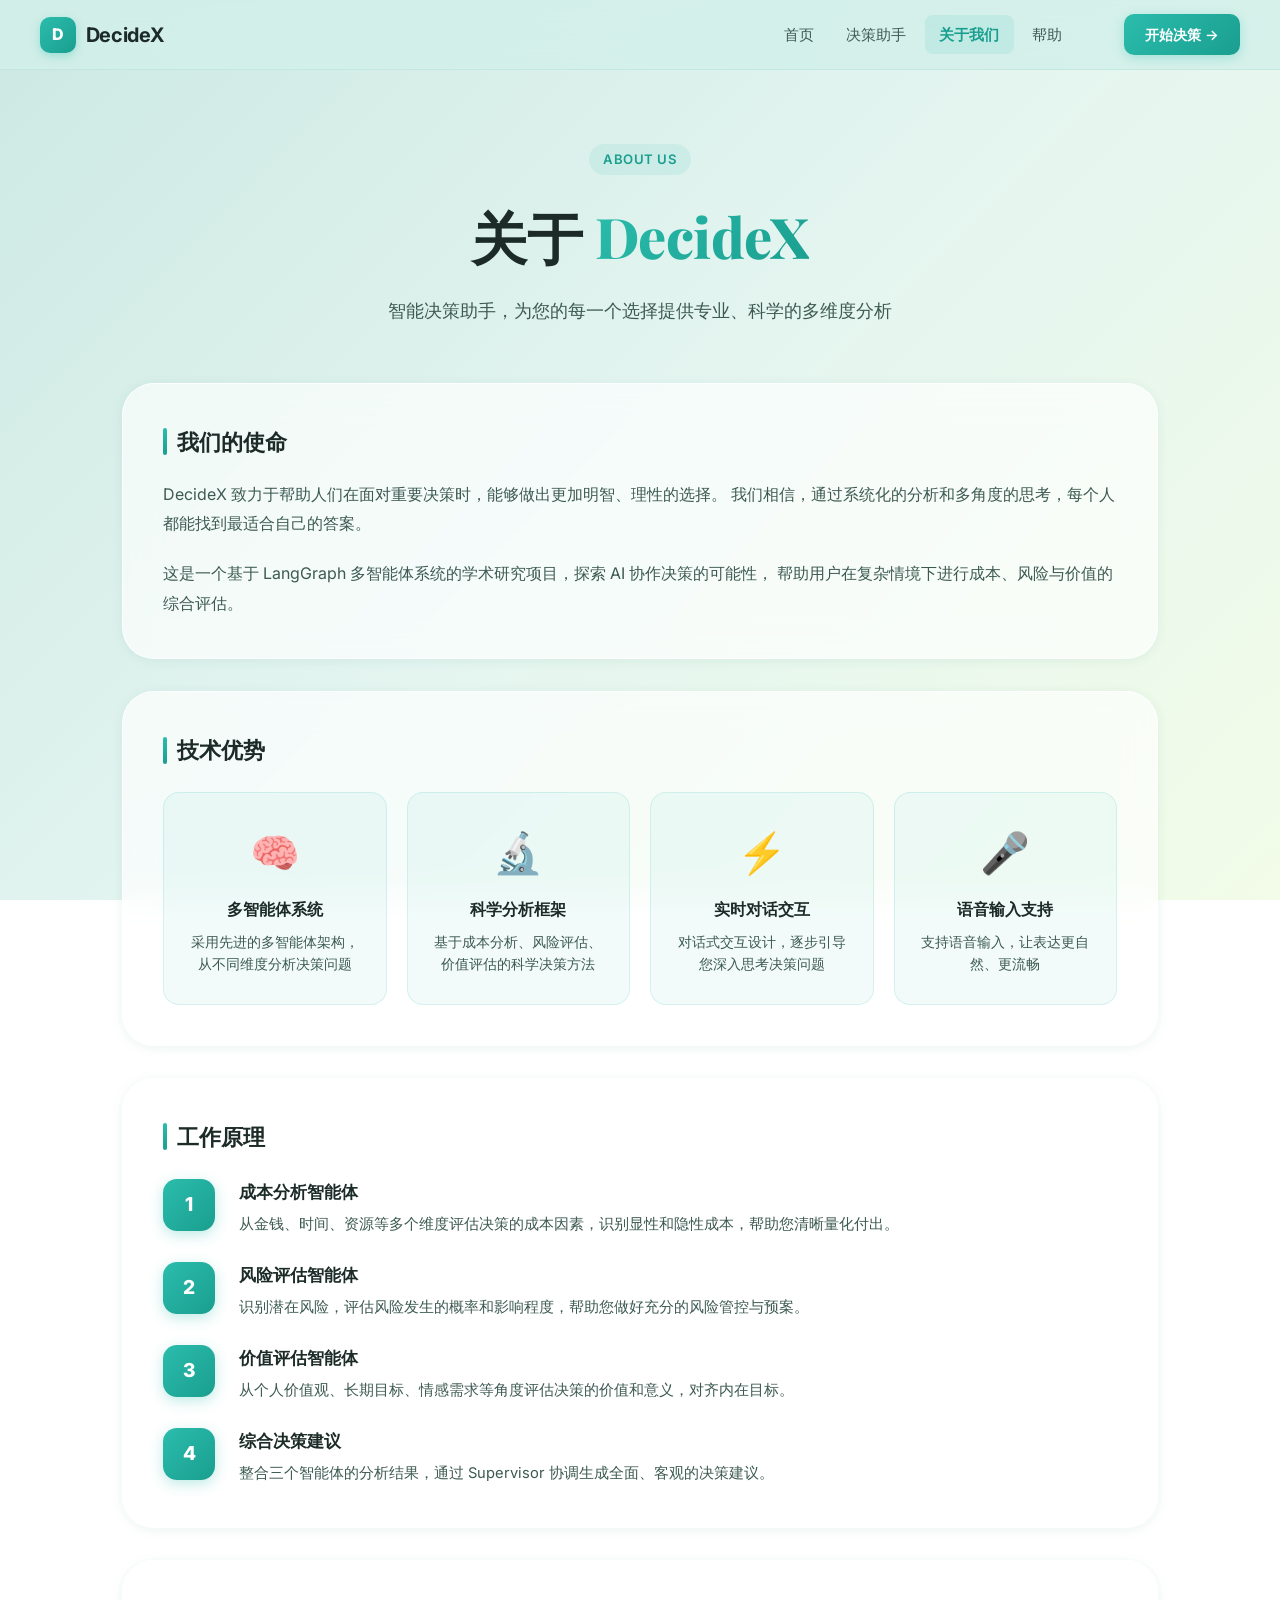
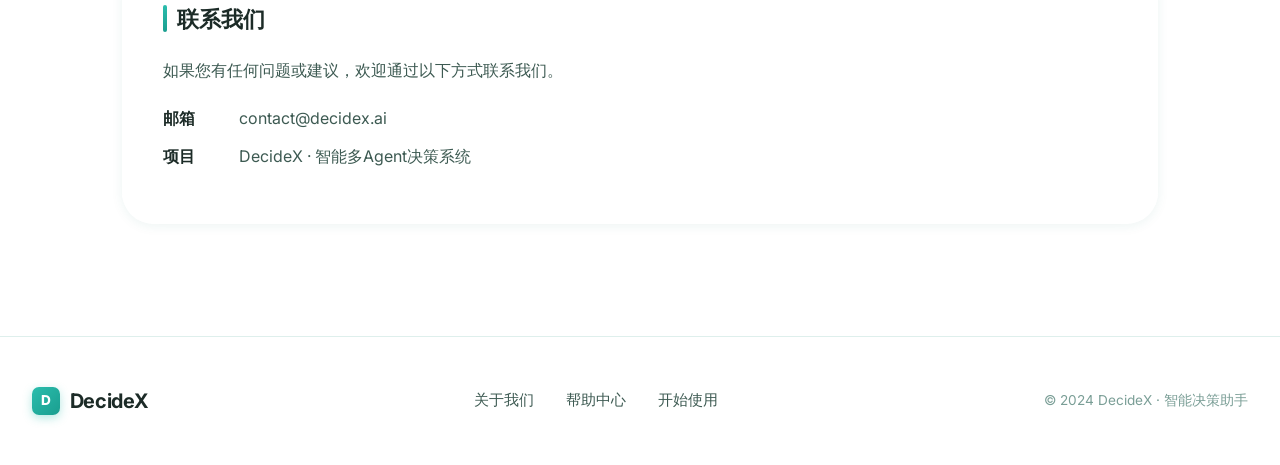
==== frontend/about.html @ b7a3df12 "feat: add RAG, web search, and stopping rules" ====
<!DOCTYPE html>
<html lang="zh-CN">
<head>
    <meta charset="UTF-8">
    <meta name="viewport" content="width=device-width, initial-scale=1.0">
    <title>关于我们 - DecideX</title>
    <link rel="stylesheet" href="styles.css">
    <link rel="preconnect" href="https://fonts.googleapis.com">
    <link rel="preconnect" href="https://fonts.gstatic.com" crossorigin>
    <link href="https://fonts.googleapis.com/css2?family=Inter:wght@300;400;500;600;700;800&family=Playfair+Display:wght@700;800&display=swap" rel="stylesheet">
</head>
<body>
    <nav class="navbar">
        <div class="nav-container">
            <a href="index.html" class="nav-brand">
                <div class="logo-mark">D</div>
                <span class="logo-text">DecideX</span>
            </a>
            <ul class="nav-menu">
                <li><a href="index.html" class="nav-link">首页</a></li>
                <li><a href="decision.html" class="nav-link">决策助手</a></li>
                <li><a href="about.html" class="nav-link active">关于我们</a></li>
                <li><a href="help.html" class="nav-link">帮助</a></li>
            </ul>
            <a href="decision.html" class="nav-cta">开始决策 →</a>
            <button class="nav-toggle" id="navToggle">
                <span></span><span></span><span></span>
            </button>
        </div>
    </nav>

    <main class="page-main">
        <div class="page-container">
            <div class="page-header">
                <span class="section-tag">About Us</span>
                <h1 class="page-title">关于 <span>DecideX</span></h1>
                <p class="page-subtitle">智能决策助手，为您的每一个选择提供专业、科学的多维度分析</p>
            </div>

            <section class="content-section">
                <h2 class="section-heading">我们的使命</h2>
                <p class="content-text">
                    DecideX 致力于帮助人们在面对重要决策时，能够做出更加明智、理性的选择。
                    我们相信，通过系统化的分析和多角度的思考，每个人都能找到最适合自己的答案。
                </p>
                <p class="content-text">
                    这是一个基于 LangGraph 多智能体系统的学术研究项目，探索 AI 协作决策的可能性，
                    帮助用户在复杂情境下进行成本、风险与价值的综合评估。
                </p>
            </section>

            <section class="content-section">
                <h2 class="section-heading">技术优势</h2>
                <div class="tech-grid">
                    <div class="tech-item">
                        <div class="tech-icon">🧠</div>
                        <h3>多智能体系统</h3>
                        <p>采用先进的多智能体架构，从不同维度分析决策问题</p>
                    </div>
                    <div class="tech-item">
                        <div class="tech-icon">🔬</div>
                        <h3>科学分析框架</h3>
                        <p>基于成本分析、风险评估、价值评估的科学决策方法</p>
                    </div>
                    <div class="tech-item">
                        <div class="tech-icon">⚡</div>
                        <h3>实时对话交互</h3>
                        <p>对话式交互设计，逐步引导您深入思考决策问题</p>
                    </div>
                    <div class="tech-item">
                        <div class="tech-icon">🎤</div>
                        <h3>语音输入支持</h3>
                        <p>支持语音输入，让表达更自然、更流畅</p>
                    </div>
                </div>
            </section>

            <section class="content-section">
                <h2 class="section-heading">工作原理</h2>
                <div class="workflow">
                    <div class="workflow-step">
                        <div class="workflow-number">1</div>
                        <div class="workflow-content">
                            <h3>成本分析智能体</h3>
                            <p>从金钱、时间、资源等多个维度评估决策的成本因素，识别显性和隐性成本，帮助您清晰量化付出。</p>
                        </div>
                    </div>
                    <div class="workflow-step">
                        <div class="workflow-number">2</div>
                        <div class="workflow-content">
                            <h3>风险评估智能体</h3>
                            <p>识别潜在风险，评估风险发生的概率和影响程度，帮助您做好充分的风险管控与预案。</p>
                        </div>
                    </div>
                    <div class="workflow-step">
                        <div class="workflow-number">3</div>
                        <div class="workflow-content">
                            <h3>价值评估智能体</h3>
                            <p>从个人价值观、长期目标、情感需求等角度评估决策的价值和意义，对齐内在目标。</p>
                        </div>
                    </div>
                    <div class="workflow-step">
                        <div class="workflow-number">4</div>
                        <div class="workflow-content">
                            <h3>综合决策建议</h3>
                            <p>整合三个智能体的分析结果，通过 Supervisor 协调生成全面、客观的决策建议。</p>
                        </div>
                    </div>
                </div>
            </section>

            <section class="content-section">
                <h2 class="section-heading">联系我们</h2>
                <p class="content-text">如果您有任何问题或建议，欢迎通过以下方式联系我们。</p>
                <div class="contact-info">
                    <div class="contact-item">
                        <span class="contact-label">邮箱</span>
                        <span class="contact-value">contact@decidex.ai</span>
                    </div>
                    <div class="contact-item">
                        <span class="contact-label">项目</span>
                        <span class="contact-value">DecideX · 智能多Agent决策系统</span>
                    </div>
                </div>
            </section>
        </div>
    </main>

    <footer class="footer">
        <div class="footer-inner">
            <div class="footer-brand">
                <div class="logo-mark sm">D</div>
                <span class="logo-text">DecideX</span>
            </div>
            <div class="footer-links">
                <a href="about.html">关于我们</a>
                <a href="help.html">帮助中心</a>
                <a href="decision.html">开始使用</a>
            </div>
            <p class="footer-copy">© 2024 DecideX · 智能决策助手</p>
        </div>
    </footer>

    <script src="common.js"></script>
</body>
</html>
---- frontend/styles.css ----
/* ===== 全局重置与变量 ===== */
*, *::before, *::after {
    margin: 0;
    padding: 0;
    box-sizing: border-box;
}

:root {
    --teal-deep:    #1a9e8f;
    --teal-mid:     #2bbdad;
    --teal-light:   #7dd8cc;
    --teal-pale:    #c4ece8;
    --green-soft:   #a8d8a8;
    --lime-pale:    #d4f0c0;
    --cream:        #fdfcf7;
    --bg-from:      #cce8e2;
    --bg-mid:       #e4f5f0;
    --bg-to:        #f2fce8;

    --text-dark:    #1c2b27;
    --text-mid:     #3d5a52;
    --text-light:   #7a9e96;
    --white:        #ffffff;
    --border-soft:  rgba(160, 210, 200, 0.35);

    --shadow-sm:    0 2px 12px rgba(30, 120, 100, 0.08);
    --shadow-md:    0 6px 28px rgba(30, 120, 100, 0.12);
    --shadow-lg:    0 16px 50px rgba(30, 120, 100, 0.18);
    --radius-sm:    10px;
    --radius-md:    16px;
    --radius-lg:    24px;
    --radius-xl:    32px;
}

html { scroll-behavior: smooth; }

body {
    font-family: 'Inter', -apple-system, BlinkMacSystemFont, 'Segoe UI', sans-serif;
    background: linear-gradient(135deg, var(--bg-from) 0%, var(--bg-mid) 50%, var(--bg-to) 100%);
    background-attachment: fixed;
    color: var(--text-dark);
    min-height: 100vh;
    line-height: 1.6;
    overflow-x: hidden;
    -webkit-font-smoothing: antialiased;
}

/* ===== 导航栏 ===== */
.navbar {
    position: fixed;
    top: 0; left: 0; right: 0;
    z-index: 1000;
    padding: 0.9rem 0;
    background: rgba(210, 240, 234, 0.82);
    backdrop-filter: blur(24px);
    -webkit-backdrop-filter: blur(24px);
    border-bottom: 1px solid rgba(180, 225, 215, 0.5);
    transition: all 0.3s ease;
}

.nav-container {
    max-width: 1280px;
    margin: 0 auto;
    padding: 0 2.5rem;
    display: flex;
    align-items: center;
    gap: 3rem;
}

.nav-brand {
    display: flex;
    align-items: center;
    gap: 0.6rem;
    text-decoration: none;
    flex-shrink: 0;
}

.logo-mark {
    width: 36px;
    height: 36px;
    border-radius: 10px;
    background: linear-gradient(135deg, var(--teal-mid), var(--teal-deep));
    color: white;
    font-weight: 800;
    font-size: 1rem;
    display: flex;
    align-items: center;
    justify-content: center;
    box-shadow: 0 3px 10px rgba(43, 189, 173, 0.35);
}

.logo-mark.sm {
    width: 28px;
    height: 28px;
    border-radius: 7px;
    font-size: 0.85rem;
}

.logo-text {
    font-size: 1.25rem;
    font-weight: 700;
    color: var(--text-dark);
    letter-spacing: -0.3px;
}

.nav-menu {
    display: flex;
    list-style: none;
    gap: 0.25rem;
    margin-left: auto;
}

.nav-link {
    display: block;
    padding: 0.45rem 0.9rem;
    border-radius: 8px;
    color: var(--text-mid);
    text-decoration: none;
    font-weight: 500;
    font-size: 0.95rem;
    transition: all 0.2s;
}

.nav-link:hover { background: rgba(43, 189, 173, 0.1); color: var(--teal-deep); }
.nav-link.active { background: rgba(43, 189, 173, 0.12); color: var(--teal-deep); font-weight: 600; }

.nav-cta {
    display: inline-flex;
    align-items: center;
    gap: 0.4rem;
    padding: 0.55rem 1.3rem;
    background: linear-gradient(135deg, var(--teal-mid), var(--teal-deep));
    color: white;
    border-radius: 10px;
    text-decoration: none;
    font-weight: 600;
    font-size: 0.9rem;
    white-space: nowrap;
    box-shadow: 0 3px 12px rgba(43, 189, 173, 0.3);
    transition: all 0.25s;
}

.nav-cta:hover {
    transform: translateY(-1px);
    box-shadow: 0 6px 18px rgba(43, 189, 173, 0.42);
}

.nav-toggle {
    display: none;
    flex-direction: column;
    gap: 5px;
    background: transparent;
    border: none;
    cursor: pointer;
    padding: 0.5rem;
    margin-left: auto;
}

.nav-toggle span {
    width: 22px; height: 2px;
    background: var(--text-dark);
    border-radius: 2px;
    transition: all 0.3s;
}

/* ===== Hero 区域 ===== */
.hero {
    position: relative;
    min-height: 100vh;
    display: flex;
    flex-direction: column;
    align-items: center;
    justify-content: center;
    padding: 9rem 2rem 5rem;
    overflow: hidden;
    gap: 4rem;
}

/* 装饰性背景圆圈 */
.hero-deco { position: absolute; inset: 0; pointer-events: none; overflow: hidden; }

.deco-circle {
    position: absolute;
    border-radius: 50%;
    filter: blur(60px);
    opacity: 0.35;
}

.c1 {
    width: 500px; height: 500px;
    background: radial-gradient(circle, #7dd8cc, transparent);
    top: -100px; left: -100px;
}

.c2 {
    width: 400px; height: 400px;
    background: radial-gradient(circle, #a8d8a8, transparent);
    bottom: 50px; right: -50px;
}

.c3 {
    width: 300px; height: 300px;
    background: radial-gradient(circle, #d4f0c0, transparent);
    top: 40%; left: 50%;
    transform: translateX(-50%);
}

/* Hero 主内容 */
.hero-inner {
    position: relative;
    z-index: 2;
    text-align: center;
    max-width: 780px;
}

.hero-badge {
    display: inline-block;
    padding: 0.4rem 1.1rem;
    background: rgba(43, 189, 173, 0.1);
    border: 1px solid rgba(43, 189, 173, 0.3);
    border-radius: 100px;
    color: var(--teal-deep);
    font-size: 0.85rem;
    font-weight: 600;
    letter-spacing: 0.3px;
    margin-bottom: 1.8rem;
}

.hero-title {
    font-family: 'Playfair Display', 'Georgia', serif;
    font-size: clamp(3rem, 7vw, 5.5rem);
    font-weight: 800;
    line-height: 1.15;
    color: var(--text-dark);
    margin-bottom: 1.5rem;
    letter-spacing: -1px;
}

.hero-title em {
    font-style: normal;
    background: linear-gradient(135deg, var(--teal-mid) 0%, var(--teal-deep) 100%);
    -webkit-background-clip: text;
    -webkit-text-fill-color: transparent;
    background-clip: text;
}

.hero-desc {
    font-size: 1.1rem;
    color: var(--text-mid);
    line-height: 1.85;
    margin-bottom: 2.5rem;
    max-width: 600px;
    margin-left: auto;
    margin-right: auto;
}

.hero-actions {
    display: flex;
    align-items: center;
    gap: 1rem;
    justify-content: center;
    flex-wrap: wrap;
}

.btn-hero-primary {
    display: inline-flex;
    align-items: center;
    gap: 0.6rem;
    padding: 0.9rem 2.2rem;
    background: linear-gradient(135deg, var(--teal-mid), var(--teal-deep));
    color: white;
    border-radius: var(--radius-md);
    text-decoration: none;
    font-weight: 700;
    font-size: 1rem;
    box-shadow: 0 6px 24px rgba(43, 189, 173, 0.38);
    transition: all 0.28s;
}

.btn-hero-primary:hover {
    transform: translateY(-3px);
    box-shadow: 0 12px 36px rgba(43, 189, 173, 0.48);
}

.btn-hero-ghost {
    display: inline-flex;
    align-items: center;
    padding: 0.9rem 2rem;
    border: 2px solid rgba(43, 189, 173, 0.4);
    color: var(--teal-deep);
    border-radius: var(--radius-md);
    text-decoration: none;
    font-weight: 600;
    font-size: 1rem;
    background: rgba(255,255,255,0.5);
    transition: all 0.25s;
}

.btn-hero-ghost:hover {
    border-color: var(--teal-mid);
    background: rgba(43, 189, 173, 0.08);
}

/* Hero 三卡片 */
.hero-cards {
    position: relative;
    z-index: 2;
    display: flex;
    gap: 1.5rem;
    justify-content: center;
    flex-wrap: wrap;
}

.hcard {
    display: flex;
    align-items: center;
    gap: 1rem;
    padding: 1.25rem 1.75rem;
    background: rgba(255, 255, 255, 0.7);
    backdrop-filter: blur(16px);
    -webkit-backdrop-filter: blur(16px);
    border: 1px solid rgba(255, 255, 255, 0.8);
    border-radius: var(--radius-lg);
    box-shadow: var(--shadow-md);
    min-width: 220px;
    position: relative;
    transition: transform 0.3s, box-shadow 0.3s;
}

.hcard:hover {
    transform: translateY(-6px);
    box-shadow: var(--shadow-lg);
}

.hcard-1 { animation: floatA 4s ease-in-out infinite; }
.hcard-2 { animation: floatB 4.5s ease-in-out infinite; }
.hcard-3 { animation: floatC 5s ease-in-out infinite; }

@keyframes floatA {
    0%, 100% { transform: translateY(0px); }
    50% { transform: translateY(-10px); }
}
@keyframes floatB {
    0%, 100% { transform: translateY(-6px); }
    50% { transform: translateY(4px); }
}
@keyframes floatC {
    0%, 100% { transform: translateY(-3px); }
    50% { transform: translateY(-12px); }
}

.hcard-icon {
    font-size: 2.2rem;
    flex-shrink: 0;
}

.hcard-body { flex: 1; }

.hcard-title {
    font-weight: 700;
    font-size: 1rem;
    color: var(--text-dark);
    margin-bottom: 0.15rem;
}

.hcard-sub {
    font-size: 0.8rem;
    color: var(--text-light);
}

.hcard-dot {
    width: 8px; height: 8px;
    border-radius: 50%;
    background: var(--teal-mid);
    box-shadow: 0 0 6px rgba(43, 189, 173, 0.6);
    animation: dotPulse 2s ease-in-out infinite;
}

@keyframes dotPulse {
    0%, 100% { opacity: 1; transform: scale(1); }
    50% { opacity: 0.5; transform: scale(0.7); }
}

/* ===== 统计条 ===== */
.stats-band {
    padding: 1.2rem 2rem;
    background: rgba(255, 255, 255, 0.55);
    backdrop-filter: blur(16px);
    border-top: 1px solid rgba(180, 225, 215, 0.4);
    border-bottom: 1px solid rgba(180, 225, 215, 0.4);
}

.stats-inner {
    max-width: 900px;
    margin: 0 auto;
    display: flex;
    align-items: center;
    justify-content: center;
    gap: 3rem;
}

.stat-item {
    display: flex;
    flex-direction: column;
    align-items: center;
    gap: 0.15rem;
}

.stat-num {
    font-size: 1.5rem;
    font-weight: 800;
    color: var(--teal-deep);
    line-height: 1;
}

.stat-label {
    font-size: 0.8rem;
    color: var(--text-light);
    font-weight: 500;
}

.stat-divider {
    width: 1px;
    height: 36px;
    background: rgba(160, 210, 200, 0.5);
}

/* ===== 功能卡片区 ===== */
.features {
    padding: 7rem 2rem;
    background: transparent;
}

.container {
    max-width: 1280px;
    margin: 0 auto;
}

.section-header {
    text-align: center;
    margin-bottom: 4rem;
}

.section-tag {
    display: inline-block;
    padding: 0.3rem 0.9rem;
    background: rgba(43, 189, 173, 0.1);
    color: var(--teal-deep);
    border-radius: 100px;
    font-size: 0.82rem;
    font-weight: 600;
    letter-spacing: 0.5px;
    text-transform: uppercase;
    margin-bottom: 1rem;
}

.section-title {
    font-family: 'Playfair Display', 'Georgia', serif;
    font-size: clamp(1.8rem, 4vw, 2.8rem);
    font-weight: 700;
    color: var(--text-dark);
    margin-bottom: 1rem;
    letter-spacing: -0.5px;
}

.section-desc {
    color: var(--text-mid);
    font-size: 1.05rem;
    max-width: 520px;
    margin: 0 auto;
    line-height: 1.8;
}

.features-grid {
    display: grid;
    grid-template-columns: repeat(auto-fit, minmax(260px, 1fr));
    gap: 1.5rem;
}

.fcard {
    background: rgba(255, 255, 255, 0.72);
    backdrop-filter: blur(16px);
    border: 1px solid rgba(255, 255, 255, 0.85);
    border-radius: var(--radius-lg);
    overflow: hidden;
    box-shadow: var(--shadow-sm);
    transition: all 0.3s;
}

.fcard:hover {
    transform: translateY(-6px);
    box-shadow: var(--shadow-lg);
}

.fcard-top {
    height: 90px;
    display: flex;
    align-items: center;
    justify-content: center;
}

.fcard-top.teal  { background: linear-gradient(135deg, #b2e8e3, #7dd8cc); }
.fcard-top.green { background: linear-gradient(135deg, #b8e6b8, #a8d8a8); }
.fcard-top.lime  { background: linear-gradient(135deg, #d4f0c0, #c4e8a0); }
.fcard-top.sky   { background: linear-gradient(135deg, #b8e0f0, #98d0e8); }

.fcard-emoji { font-size: 2.6rem; }

.fcard-body {
    padding: 1.75rem;
}

.fcard-body h3 {
    font-size: 1.15rem;
    font-weight: 700;
    margin-bottom: 0.6rem;
    color: var(--text-dark);
}

.fcard-body p {
    font-size: 0.92rem;
    color: var(--text-mid);
    line-height: 1.75;
}

/* ===== 流程区 ===== */
.process {
    padding: 7rem 2rem;
    background: transparent;
}

.steps-row {
    display: flex;
    align-items: center;
    gap: 1rem;
    justify-content: center;
    flex-wrap: wrap;
}

.step-card {
    flex: 1;
    min-width: 240px;
    max-width: 320px;
    background: rgba(255, 255, 255, 0.72);
    backdrop-filter: blur(16px);
    border: 1px solid rgba(255, 255, 255, 0.85);
    border-radius: var(--radius-lg);
    padding: 2.5rem 2rem;
    box-shadow: var(--shadow-sm);
    transition: all 0.3s;
    position: relative;
    overflow: hidden;
}

.step-card:hover {
    transform: translateY(-5px);
    box-shadow: var(--shadow-md);
}

.step-num {
    font-size: 3rem;
    font-weight: 800;
    color: rgba(43, 189, 173, 0.18);
    line-height: 1;
    margin-bottom: 0.5rem;
    font-family: 'Playfair Display', serif;
}

.step-line {
    width: 32px;
    height: 3px;
    background: linear-gradient(90deg, var(--teal-mid), var(--teal-light));
    border-radius: 2px;
    margin-bottom: 1.2rem;
}

.step-icon {
    font-size: 2.2rem;
    margin-bottom: 1rem;
}

.step-title {
    font-size: 1.1rem;
    font-weight: 700;
    color: var(--text-dark);
    margin-bottom: 0.75rem;
}

.step-desc {
    font-size: 0.9rem;
    color: var(--text-mid);
    line-height: 1.75;
}

.step-arrow {
    flex-shrink: 0;
    opacity: 0.7;
}

/* ===== CTA 横幅 ===== */
.cta-banner {
    margin: 4rem 2rem;
    border-radius: var(--radius-xl);
    background: linear-gradient(135deg, var(--teal-deep) 0%, #16a085 50%, #1abc9c 100%);
    overflow: hidden;
    position: relative;
}

.cta-banner::before {
    content: '';
    position: absolute;
    inset: 0;
    background: url("data:image/svg+xml,%3Csvg width='60' height='60' viewBox='0 0 60 60' xmlns='http://www.w3.org/2000/svg'%3E%3Cg fill='none' fill-rule='evenodd'%3E%3Cg fill='%23ffffff' fill-opacity='0.04'%3E%3Ccircle cx='30' cy='30' r='28'/%3E%3C/g%3E%3C/g%3E%3C/svg%3E");
}

.cta-inner {
    position: relative;
    text-align: center;
    padding: 5rem 2rem;
}

.cta-inner h2 {
    font-family: 'Playfair Display', serif;
    font-size: clamp(1.8rem, 4vw, 2.8rem);
    color: white;
    margin-bottom: 1rem;
    font-weight: 700;
}

.cta-inner p {
    font-size: 1.1rem;
    color: rgba(255,255,255,0.8);
    margin-bottom: 2.5rem;
}

.btn-cta {
    display: inline-flex;
    align-items: center;
    padding: 1rem 2.5rem;
    background: white;
    color: var(--teal-deep);
    border-radius: var(--radius-md);
    text-decoration: none;
    font-weight: 700;
    font-size: 1rem;
    box-shadow: 0 6px 24px rgba(0,0,0,0.15);
    transition: all 0.25s;
}

.btn-cta:hover {
    transform: translateY(-3px);
    box-shadow: 0 12px 36px rgba(0,0,0,0.22);
}

/* ===== 页脚 ===== */
.footer {
    padding: 3rem 2rem;
    border-top: 1px solid rgba(160, 210, 200, 0.35);
    background: rgba(255, 255, 255, 0.35);
    backdrop-filter: blur(12px);
}

.footer-inner {
    max-width: 1280px;
    margin: 0 auto;
    display: flex;
    align-items: center;
    justify-content: space-between;
    gap: 2rem;
    flex-wrap: wrap;
}

.footer-brand {
    display: flex;
    align-items: center;
    gap: 0.6rem;
}

.footer-links {
    display: flex;
    gap: 2rem;
}

.footer-links a {
    color: var(--text-mid);
    text-decoration: none;
    font-size: 0.92rem;
    transition: color 0.2s;
}

.footer-links a:hover { color: var(--teal-deep); }

.footer-copy {
    font-size: 0.85rem;
    color: var(--text-light);
}

/* ===== 决策助手页面 ===== */
.decision-main {
    padding-top: 72px;
    min-height: 100vh;
}

.decision-container {
    max-width: 1400px;
    margin: 0 auto;
    padding: 2rem;
    display: grid;
    grid-template-columns: 300px 1fr;
    gap: 1.5rem;
}

.decision-sidebar {
    display: flex;
    flex-direction: column;
    gap: 1.25rem;
}

.sidebar-section {
    background: rgba(255, 255, 255, 0.72);
    backdrop-filter: blur(16px);
    border: 1px solid rgba(255, 255, 255, 0.85);
    border-radius: var(--radius-lg);
    padding: 1.5rem;
    box-shadow: var(--shadow-sm);
}

.sidebar-title {
    font-size: 0.88rem;
    font-weight: 700;
    color: var(--text-light);
    text-transform: uppercase;
    letter-spacing: 0.8px;
    margin-bottom: 1.25rem;
}

.analysis-cards {
    display: flex;
    flex-direction: column;
    gap: 0.75rem;
}

.analysis-card {
    display: flex;
    align-items: center;
    gap: 0.85rem;
    padding: 0.85rem 1rem;
    background: rgba(43, 189, 173, 0.06);
    border-radius: var(--radius-sm);
    border: 1px solid rgba(43, 189, 173, 0.15);
}

.analysis-icon { font-size: 1.4rem; }

.analysis-info { flex: 1; }

.analysis-label {
    font-size: 0.9rem;
    font-weight: 600;
    color: var(--text-dark);
    margin-bottom: 0.2rem;
}

.analysis-status {
    font-size: 0.78rem;
    color: var(--text-light);
}

.analysis-status.active { color: var(--teal-deep); font-weight: 600; }

.tips-list {
    display: flex;
    flex-direction: column;
    gap: 0.6rem;
}

.tip-item {
    display: flex;
    align-items: flex-start;
    gap: 0.6rem;
    font-size: 0.88rem;
    color: var(--text-mid);
    line-height: 1.6;
}

.tip-icon { font-size: 1.1rem; flex-shrink: 0; margin-top: 0.05rem; }

/* 聊天区域 */
.decision-chat {
    background: rgba(255, 255, 255, 0.78);
    backdrop-filter: blur(20px);
    border: 1px solid rgba(255, 255, 255, 0.9);
    border-radius: var(--radius-xl);
    display: flex;
    flex-direction: column;
    height: calc(100vh - 108px);
    overflow: hidden;
    box-shadow: var(--shadow-md);
}

.chat-header {
    padding: 1.75rem 2rem;
    border-bottom: 1px solid rgba(160, 210, 200, 0.3);
    background: linear-gradient(135deg, rgba(255,255,255,0.6), rgba(196, 236, 232, 0.3));
}

.chat-header h2 {
    font-size: 1.5rem;
    font-weight: 700;
    margin-bottom: 0.25rem;
    color: var(--text-dark);
}

.chat-subtitle { font-size: 0.9rem; color: var(--text-light); }

.messages-container {
    flex: 1;
    overflow-y: auto;
    padding: 2rem;
    display: flex;
    flex-direction: column;
    gap: 1.25rem;
}

.messages-container::-webkit-scrollbar { width: 5px; }
.messages-container::-webkit-scrollbar-track { background: transparent; }
.messages-container::-webkit-scrollbar-thumb {
    background: rgba(43, 189, 173, 0.2);
    border-radius: 4px;
}

.welcome-message {
    text-align: center;
    padding: 3rem 1rem;
    color: var(--text-light);
}

.welcome-icon { font-size: 4rem; margin-bottom: 1.25rem; }

.welcome-message h3 {
    font-size: 1.4rem;
    font-weight: 700;
    color: var(--text-dark);
    margin-bottom: 0.75rem;
}

.welcome-message p { font-size: 0.95rem; line-height: 1.75; }

.example-questions {
    display: flex;
    flex-direction: column;
    gap: 0.6rem;
    margin-top: 1.75rem;
    max-width: 480px;
    margin-left: auto;
    margin-right: auto;
}

.example-btn {
    background: rgba(43, 189, 173, 0.06);
    border: 1px solid rgba(43, 189, 173, 0.2);
    border-radius: var(--radius-sm);
    padding: 0.85rem 1.1rem;
    color: var(--text-mid);
    cursor: pointer;
    transition: all 0.25s;
    text-align: left;
    font-size: 0.9rem;
    font-family: inherit;
}

.example-btn:hover {
    background: rgba(43, 189, 173, 0.12);
    border-color: var(--teal-mid);
    color: var(--teal-deep);
}

/* 消息气泡 */
.message {
    display: flex;
    gap: 0.75rem;
    animation: slideUp 0.28s ease;
    max-width: 88%;
}

.message.user {
    align-self: flex-end;
    flex-direction: row-reverse;
}

@keyframes slideUp {
    from { opacity: 0; transform: translateY(12px); }
    to   { opacity: 1; transform: translateY(0); }
}

.message-avatar {
    width: 38px; height: 38px;
    border-radius: 12px;
    display: flex;
    align-items: center;
    justify-content: center;
    font-size: 1.1rem;
    flex-shrink: 0;
    background: rgba(43, 189, 173, 0.12);
}

.message.user .message-avatar {
    background: linear-gradient(135deg, var(--teal-mid), var(--teal-deep));
}

.message-content {
    background: rgba(255, 255, 255, 0.85);
    padding: 0.9rem 1.2rem;
    border-radius: 16px;
    border: 1px solid rgba(160, 210, 200, 0.3);
    line-height: 1.7;
    font-size: 0.95rem;
    color: var(--text-dark);
    word-wrap: break-word;
    box-shadow: var(--shadow-sm);
}

.message.user .message-content {
    background: linear-gradient(135deg, var(--teal-mid), var(--teal-deep));
    border-color: transparent;
    color: white;
}

.message-time {
    font-size: 0.72rem;
    color: var(--text-light);
    margin-top: 0.4rem;
    padding: 0 4px;
}

/* 输入框区域 */
.input-container {
    padding: 1.25rem 1.75rem;
    border-top: 1px solid rgba(160, 210, 200, 0.25);
    background: rgba(255,255,255,0.4);
}

.input-wrapper {
    display: flex;
    align-items: flex-end;
    gap: 0.75rem;
    background: rgba(255, 255, 255, 0.9);
    border: 1.5px solid rgba(160, 210, 200, 0.4);
    border-radius: var(--radius-md);
    padding: 0.85rem 1rem;
    transition: all 0.25s;
    box-shadow: var(--shadow-sm);
}

.input-wrapper:focus-within {
    border-color: var(--teal-mid);
    box-shadow: 0 0 0 4px rgba(43, 189, 173, 0.1);
}

#message-input {
    flex: 1;
    background: transparent;
    border: none;
    color: var(--text-dark);
    font-size: 0.95rem;
    font-family: inherit;
    resize: none;
    max-height: 140px;
    outline: none;
    line-height: 1.6;
}

#message-input::placeholder { color: var(--text-light); }

.icon-btn {
    background: transparent;
    border: none;
    color: var(--text-light);
    cursor: pointer;
    padding: 0.4rem;
    border-radius: 8px;
    transition: all 0.2s;
    display: flex;
    align-items: center;
    justify-content: center;
}

.icon-btn:hover { background: rgba(43, 189, 173, 0.1); color: var(--teal-mid); }

.voice-btn.recording { color: #ef4444; animation: recPulse 1.5s infinite; }

@keyframes recPulse {
    0%, 100% { opacity: 1; }
    50% { opacity: 0.4; }
}

.send-btn {
    background: linear-gradient(135deg, var(--teal-mid), var(--teal-deep));
    border: none;
    border-radius: var(--radius-sm);
    padding: 0.7rem 0.85rem;
    color: white;
    cursor: pointer;
    transition: all 0.25s;
    display: flex;
    align-items: center;
    justify-content: center;
    box-shadow: 0 3px 10px rgba(43, 189, 173, 0.3);
}

.send-btn:hover { transform: scale(1.06); box-shadow: 0 5px 16px rgba(43, 189, 173, 0.42); }
.send-btn:disabled { opacity: 0.45; cursor: not-allowed; transform: none; box-shadow: none; }

.input-footer {
    display: flex;
    justify-content: space-between;
    align-items: center;
    margin-top: 0.6rem;
    padding: 0 4px;
    font-size: 0.8rem;
    color: var(--text-light);
}

.typing-indicator { display: none; }
.typing-indicator.active {
    display: block;
    animation: blink 1.4s infinite;
}

@keyframes blink {
    0%, 50% { opacity: 1; }
    51%, 100% { opacity: 0.3; }
}

/* ===== 语音弹窗 ===== */
.voice-modal {
    display: none;
    position: fixed;
    inset: 0;
    background: rgba(0, 0, 0, 0.65);
    backdrop-filter: blur(10px);
    z-index: 2000;
    align-items: center;
    justify-content: center;
}

.voice-modal.active { display: flex; }

.voice-modal-content {
    background: rgba(255, 255, 255, 0.95);
    border: 1px solid rgba(255, 255, 255, 0.9);
    border-radius: var(--radius-xl);
    padding: 3rem;
    text-align: center;
    max-width: 380px;
    width: 90%;
    box-shadow: var(--shadow-lg);
}

.voice-animation { margin-bottom: 2rem; }

.voice-circle {
    width: 110px; height: 110px;
    border-radius: 50%;
    background: linear-gradient(135deg, var(--teal-mid), var(--teal-deep));
    margin: 0 auto;
    animation: voicePulse 1.5s infinite;
    display: flex;
    align-items: center;
    justify-content: center;
}

.voice-circle::before { content: '🎤'; font-size: 40px; }

@keyframes voicePulse {
    0%   { transform: scale(1);   box-shadow: 0 0 0 0  rgba(43, 189, 173, 0.6); }
    50%  { transform: scale(1.1); box-shadow: 0 0 0 20px rgba(43, 189, 173, 0); }
    100% { transform: scale(1);   box-shadow: 0 0 0 0  rgba(43, 189, 173, 0); }
}

.voice-modal-content p {
    font-size: 1.05rem;
    margin-bottom: 2rem;
    color: var(--text-dark);
}

.stop-voice-btn {
    background: #ef4444;
    border: none;
    border-radius: var(--radius-sm);
    padding: 0.85rem 2rem;
    color: white;
    font-size: 0.95rem;
    font-weight: 600;
    cursor: pointer;
    transition: all 0.25s;
    font-family: inherit;
}

.stop-voice-btn:hover { background: #dc2626; transform: scale(1.04); }

/* ===== 通用内页样式 ===== */
.page-main {
    padding-top: 72px;
    min-height: 100vh;
    padding-bottom: 5rem;
}

.page-container {
    max-width: 1100px;
    margin: 0 auto;
    padding: 0 2rem;
}

.page-header {
    text-align: center;
    padding: 4.5rem 2rem 3.5rem;
}

.page-title {
    font-family: 'Playfair Display', serif;
    font-size: clamp(2.2rem, 5vw, 3.5rem);
    font-weight: 800;
    color: var(--text-dark);
    margin-bottom: 1rem;
    letter-spacing: -0.5px;
}

.page-title span {
    background: linear-gradient(135deg, var(--teal-mid), var(--teal-deep));
    -webkit-background-clip: text;
    -webkit-text-fill-color: transparent;
    background-clip: text;
}

.page-subtitle {
    font-size: 1.1rem;
    color: var(--text-mid);
    line-height: 1.75;
}

.content-section {
    background: rgba(255, 255, 255, 0.65);
    backdrop-filter: blur(16px);
    border: 1px solid rgba(255, 255, 255, 0.8);
    border-radius: var(--radius-xl);
    padding: 2.5rem;
    margin-bottom: 2rem;
    box-shadow: var(--shadow-sm);
}

.section-heading {
    font-size: 1.4rem;
    font-weight: 700;
    color: var(--text-dark);
    margin-bottom: 1.25rem;
    display: flex;
    align-items: center;
    gap: 0.6rem;
}

.section-heading::before {
    content: '';
    width: 4px;
    height: 1.2em;
    background: linear-gradient(to bottom, var(--teal-mid), var(--teal-deep));
    border-radius: 3px;
    flex-shrink: 0;
}

.content-text {
    color: var(--text-mid);
    line-height: 1.85;
    font-size: 1rem;
    margin-bottom: 1.25rem;
}

.content-text:last-child { margin-bottom: 0; }

.tech-grid {
    display: grid;
    grid-template-columns: repeat(auto-fit, minmax(220px, 1fr));
    gap: 1.25rem;
    margin-top: 1.5rem;
}

.tech-item {
    text-align: center;
    padding: 1.75rem 1.5rem;
    background: rgba(43, 189, 173, 0.06);
    border: 1px solid rgba(43, 189, 173, 0.15);
    border-radius: var(--radius-md);
    transition: all 0.25s;
}

.tech-item:hover {
    background: rgba(43, 189, 173, 0.1);
    transform: translateY(-3px);
}

.tech-icon { font-size: 2.5rem; margin-bottom: 0.75rem; }

.tech-item h3 {
    font-size: 1rem;
    font-weight: 700;
    color: var(--text-dark);
    margin-bottom: 0.5rem;
}

.tech-item p { font-size: 0.88rem; color: var(--text-mid); }

.workflow {
    display: flex;
    flex-direction: column;
    gap: 1.5rem;
    margin-top: 1.5rem;
}

.workflow-step {
    display: flex;
    gap: 1.5rem;
    align-items: flex-start;
}

.workflow-number {
    width: 52px; height: 52px;
    border-radius: 14px;
    background: linear-gradient(135deg, var(--teal-mid), var(--teal-deep));
    display: flex;
    align-items: center;
    justify-content: center;
    font-size: 1.2rem;
    font-weight: 800;
    color: white;
    flex-shrink: 0;
    box-shadow: 0 4px 14px rgba(43, 189, 173, 0.3);
}

.workflow-content h3 {
    font-size: 1.05rem;
    font-weight: 700;
    margin-bottom: 0.4rem;
    color: var(--text-dark);
}

.workflow-content p { color: var(--text-mid); font-size: 0.92rem; line-height: 1.75; }

.contact-info { margin-top: 1.25rem; }

.contact-item {
    display: flex;
    gap: 1rem;
    margin-bottom: 0.8rem;
    align-items: center;
}

.contact-label { font-weight: 600; color: var(--text-dark); min-width: 60px; }
.contact-value { color: var(--text-mid); }

/* ===== FAQ 样式 ===== */
.faq-section { margin-bottom: 2rem; }

.faq-item {
    background: rgba(255, 255, 255, 0.65);
    backdrop-filter: blur(12px);
    border: 1px solid rgba(255, 255, 255, 0.8);
    border-radius: var(--radius-md);
    margin-bottom: 0.75rem;
    overflow: hidden;
    box-shadow: var(--shadow-sm);
    transition: all 0.25s;
}

.faq-item:hover { box-shadow: var(--shadow-md); }

.faq-question {
    padding: 1.25rem 1.5rem;
    display: flex;
    justify-content: space-between;
    align-items: center;
    cursor: pointer;
    transition: background 0.2s;
}

.faq-question:hover { background: rgba(43, 189, 173, 0.05); }

.faq-question h3 {
    font-size: 1rem;
    font-weight: 600;
    flex: 1;
    color: var(--text-dark);
}

.faq-toggle {
    font-size: 1.4rem;
    color: var(--teal-mid);
    font-weight: 300;
    transition: transform 0.3s;
    line-height: 1;
}

.faq-item.active .faq-toggle { transform: rotate(45deg); }

.faq-answer {
    max-height: 0;
    overflow: hidden;
    transition: max-height 0.3s ease;
    padding: 0 1.5rem;
}

.faq-item.active .faq-answer {
    max-height: 1000px;
    padding: 0 1.5rem 1.5rem;
}

.faq-answer p {
    color: var(--text-mid);
    margin-bottom: 0.75rem;
    line-height: 1.8;
    font-size: 0.95rem;
}

.faq-answer ul {
    margin-left: 1.5rem;
    color: var(--text-mid);
    line-height: 2;
    font-size: 0.95rem;
}

.tips-grid {
    display: grid;
    grid-template-columns: repeat(auto-fit, minmax(250px, 1fr));
    gap: 1.25rem;
}

.tip-card {
    background: rgba(255, 255, 255, 0.65);
    backdrop-filter: blur(12px);
    border: 1px solid rgba(255, 255, 255, 0.8);
    border-radius: var(--radius-lg);
    padding: 2rem;
    text-align: center;
    box-shadow: var(--shadow-sm);
    transition: all 0.25s;
}

.tip-card:hover { transform: translateY(-4px); box-shadow: var(--shadow-md); }

.tip-card .tip-icon { font-size: 2.2rem; margin-bottom: 0.85rem; }
.tip-card h3 { font-size: 1rem; font-weight: 700; margin-bottom: 0.6rem; color: var(--text-dark); }
.tip-card p { font-size: 0.88rem; color: var(--text-mid); line-height: 1.75; }

/* ===== 通用按钮 ===== */
.btn {
    display: inline-flex;
    align-items: center;
    gap: 0.5rem;
    padding: 0.85rem 1.75rem;
    border-radius: var(--radius-sm);
    font-weight: 600;
    text-decoration: none;
    transition: all 0.25s;
    border: none;
    cursor: pointer;
    font-size: 0.95rem;
    font-family: inherit;
}

.btn-primary {
    background: linear-gradient(135deg, var(--teal-mid), var(--teal-deep));
    color: white;
    box-shadow: 0 4px 14px rgba(43, 189, 173, 0.32);
}

.btn-primary:hover {
    transform: translateY(-2px);
    box-shadow: 0 8px 24px rgba(43, 189, 173, 0.45);
}

.btn-secondary {
    background: rgba(255, 255, 255, 0.8);
    color: var(--text-dark);
    border: 1.5px solid rgba(160, 210, 200, 0.5);
}

.btn-secondary:hover {
    background: rgba(43, 189, 173, 0.08);
    border-color: var(--teal-mid);
    color: var(--teal-deep);
}

/* ===== 响应式 ===== */
@media (max-width: 1024px) {
    .decision-container {
        grid-template-columns: 1fr;
    }
    .decision-sidebar { order: 2; }
    .decision-chat { order: 1; height: 70vh; }
}

@media (max-width: 768px) {
    .nav-menu {
        position: fixed;
        top: 68px; left: -100%;
        flex-direction: column;
        background: rgba(220, 245, 240, 0.96);
        backdrop-filter: blur(20px);
        width: 100%;
        text-align: center;
        transition: left 0.3s;
        padding: 1.5rem 0;
        border-top: 1px solid rgba(160, 210, 200, 0.4);
        gap: 0.25rem;
    }

    .nav-menu.active { left: 0; }
    .nav-toggle { display: flex; }
    .nav-cta { display: none; }

    .hero-cards {
        gap: 1rem;
    }

    .hcard {
        min-width: 0;
        width: calc(50% - 0.5rem);
    }

    .steps-row { flex-direction: column; align-items: stretch; }
    .step-arrow { transform: rotate(90deg); align-self: center; }

    .stats-inner { gap: 1.5rem; flex-wrap: wrap; justify-content: center; }
    .stat-divider { display: none; }

    .footer-inner { flex-direction: column; text-align: center; }

    .workflow-step { flex-direction: column; }

    .cta-banner { margin: 2rem 1rem; }
}

@media (max-width: 480px) {
    .hcard { width: 100%; }
    .hero-cards { flex-direction: column; align-items: center; }
}
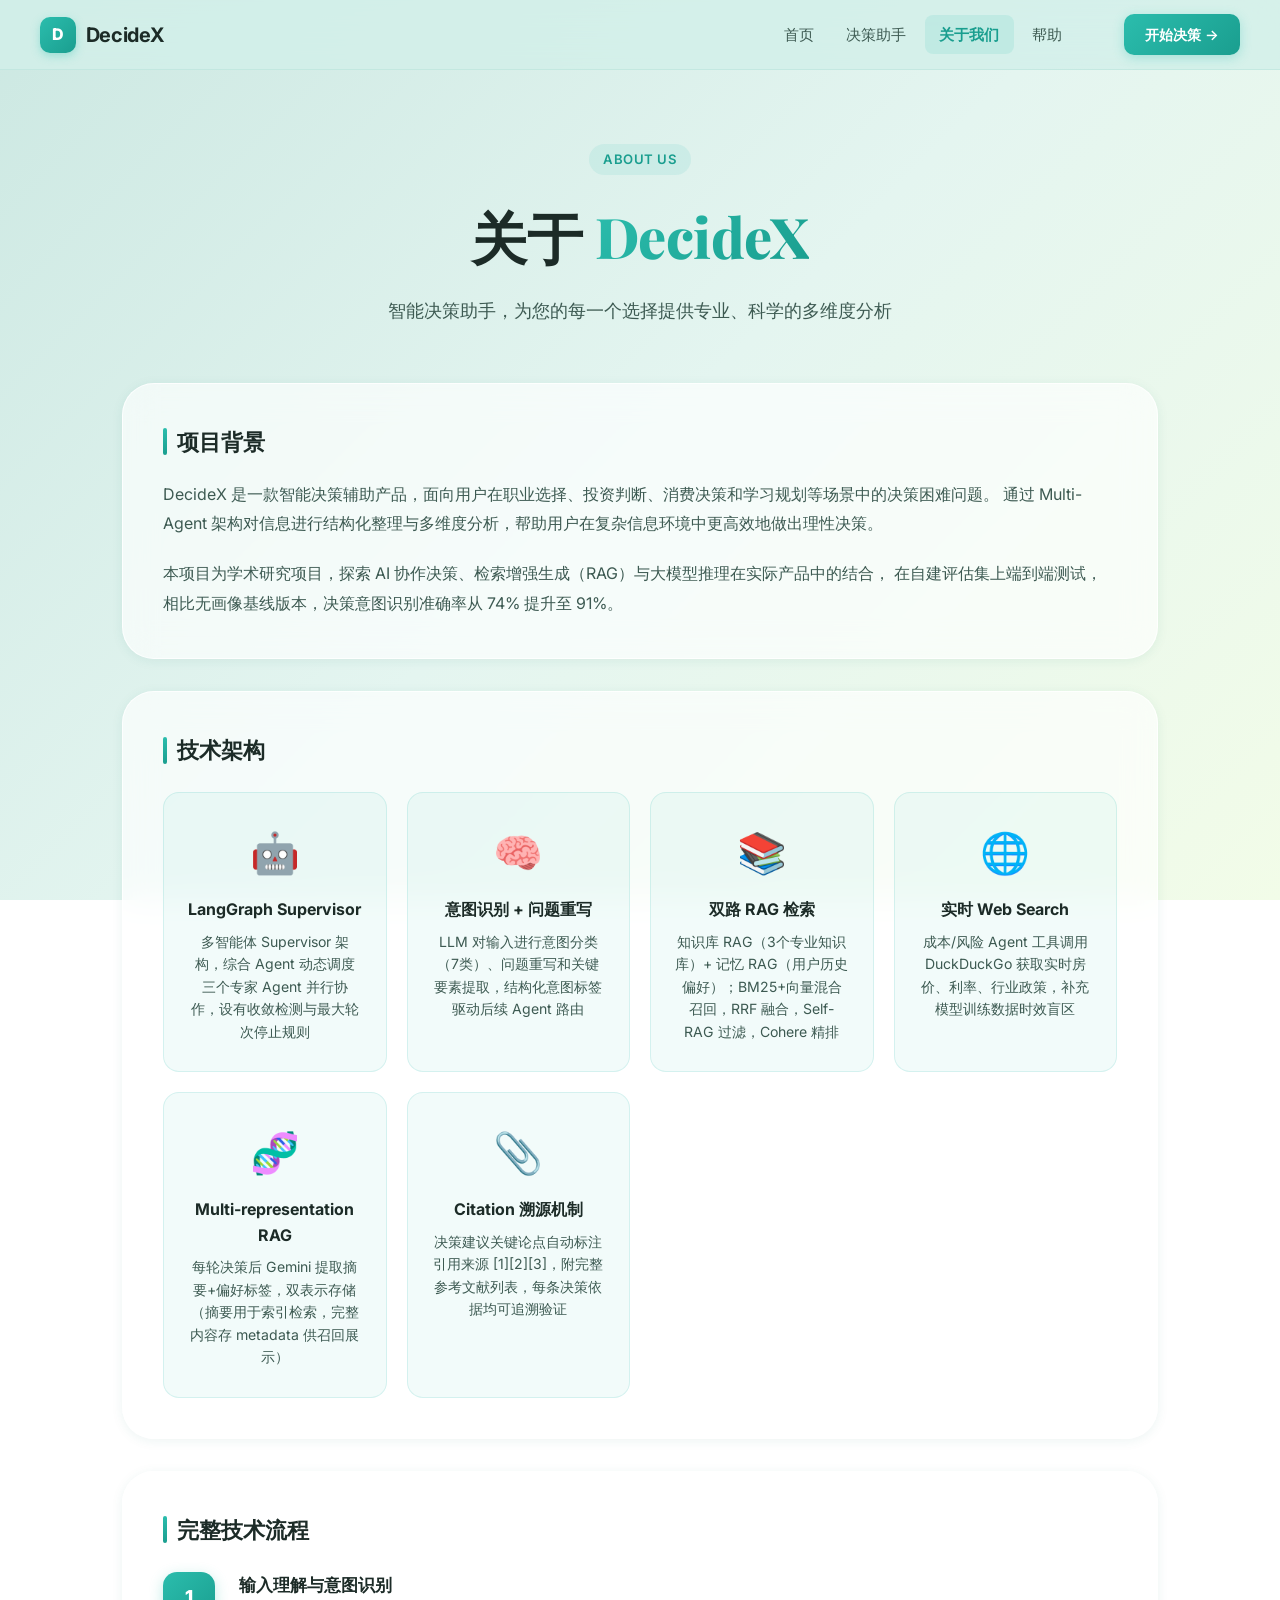
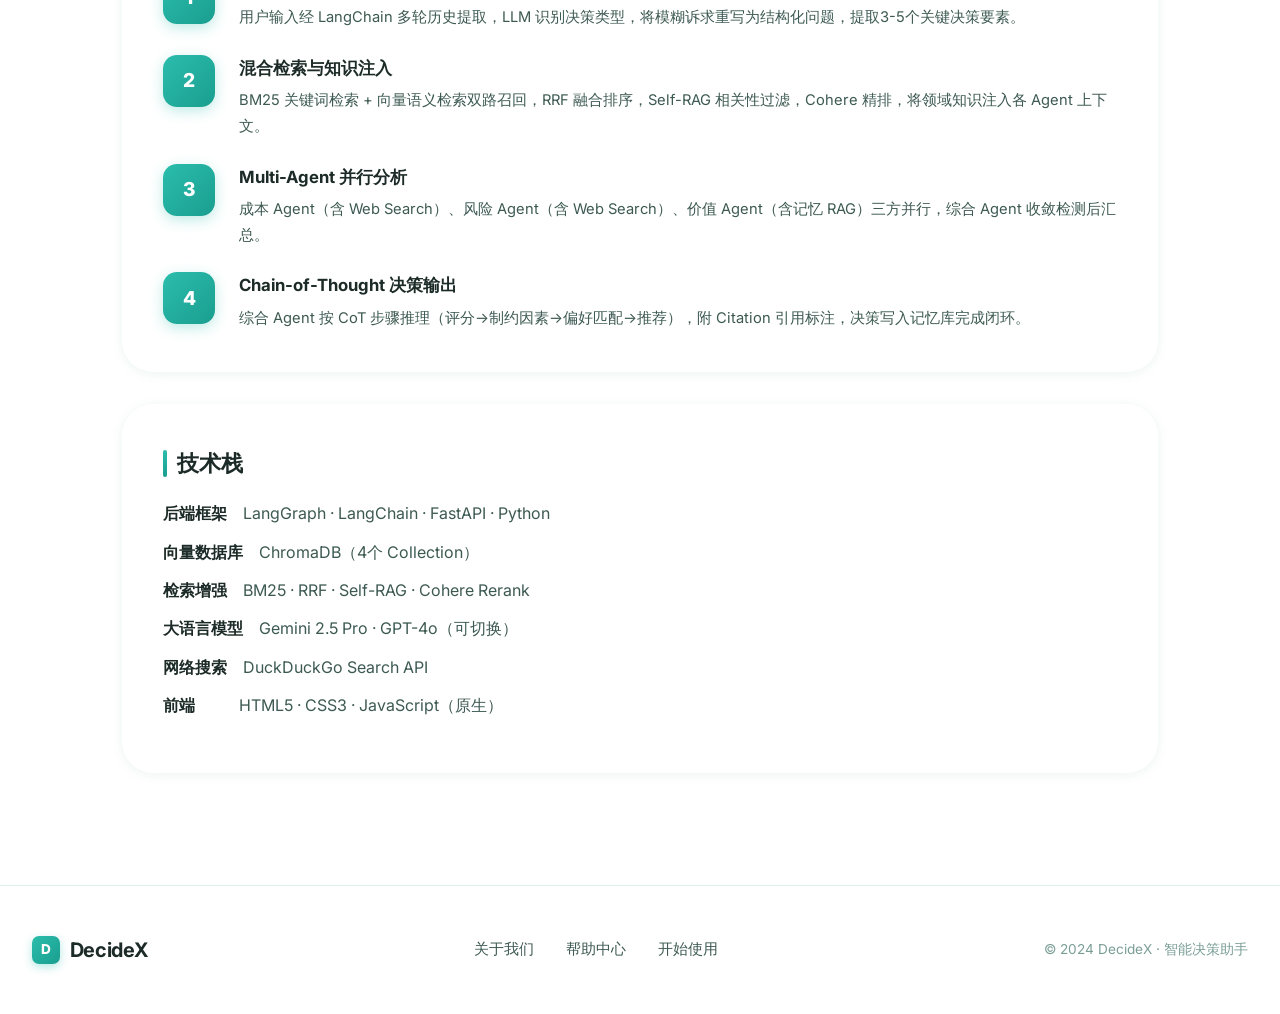
==== commit e4144c94: "feat: add multi-agent RAG decision system with intent recognition, hybrid retrieval, Self-RAG, citat" ====
--- a/frontend/about.html
+++ b/frontend/about.html
@@ -38,88 +38,113 @@
             </div>
 
             <section class="content-section">
-                <h2 class="section-heading">我们的使命</h2>
+                <h2 class="section-heading">项目背景</h2>
                 <p class="content-text">
-                    DecideX 致力于帮助人们在面对重要决策时，能够做出更加明智、理性的选择。
-                    我们相信，通过系统化的分析和多角度的思考，每个人都能找到最适合自己的答案。
+                    DecideX 是一款智能决策辅助产品，面向用户在职业选择、投资判断、消费决策和学习规划等场景中的决策困难问题。
+                    通过 Multi-Agent 架构对信息进行结构化整理与多维度分析，帮助用户在复杂信息环境中更高效地做出理性决策。
                 </p>
                 <p class="content-text">
-                    这是一个基于 LangGraph 多智能体系统的学术研究项目，探索 AI 协作决策的可能性，
-                    帮助用户在复杂情境下进行成本、风险与价值的综合评估。
+                    本项目为学术研究项目，探索 AI 协作决策、检索增强生成（RAG）与大模型推理在实际产品中的结合，
+                    在自建评估集上端到端测试，相比无画像基线版本，决策意图识别准确率从 74% 提升至 91%。
                 </p>
             </section>
 
             <section class="content-section">
-                <h2 class="section-heading">技术优势</h2>
+                <h2 class="section-heading">技术架构</h2>
                 <div class="tech-grid">
                     <div class="tech-item">
-                        <div class="tech-icon">🧠</div>
-                        <h3>多智能体系统</h3>
-                        <p>采用先进的多智能体架构，从不同维度分析决策问题</p>
+                        <div class="tech-icon">🤖</div>
+                        <h3>LangGraph Supervisor</h3>
+                        <p>多智能体 Supervisor 架构，综合 Agent 动态调度三个专家 Agent 并行协作，设有收敛检测与最大轮次停止规则</p>
                     </div>
                     <div class="tech-item">
-                        <div class="tech-icon">🔬</div>
-                        <h3>科学分析框架</h3>
-                        <p>基于成本分析、风险评估、价值评估的科学决策方法</p>
+                        <div class="tech-icon">🧠</div>
+                        <h3>意图识别 + 问题重写</h3>
+                        <p>LLM 对输入进行意图分类（7类）、问题重写和关键要素提取，结构化意图标签驱动后续 Agent 路由</p>
                     </div>
                     <div class="tech-item">
-                        <div class="tech-icon">⚡</div>
-                        <h3>实时对话交互</h3>
-                        <p>对话式交互设计，逐步引导您深入思考决策问题</p>
+                        <div class="tech-icon">📚</div>
+                        <h3>双路 RAG 检索</h3>
+                        <p>知识库 RAG（3个专业知识库）+ 记忆 RAG（用户历史偏好）；BM25+向量混合召回，RRF 融合，Self-RAG 过滤，Cohere 精排</p>
                     </div>
                     <div class="tech-item">
-                        <div class="tech-icon">🎤</div>
-                        <h3>语音输入支持</h3>
-                        <p>支持语音输入，让表达更自然、更流畅</p>
+                        <div class="tech-icon">🌐</div>
+                        <h3>实时 Web Search</h3>
+                        <p>成本/风险 Agent 工具调用 DuckDuckGo 获取实时房价、利率、行业政策，补充模型训练数据时效盲区</p>
+                    </div>
+                    <div class="tech-item">
+                        <div class="tech-icon">🧬</div>
+                        <h3>Multi-representation RAG</h3>
+                        <p>每轮决策后 Gemini 提取摘要+偏好标签，双表示存储（摘要用于索引检索，完整内容存 metadata 供召回展示）</p>
+                    </div>
+                    <div class="tech-item">
+                        <div class="tech-icon">📎</div>
+                        <h3>Citation 溯源机制</h3>
+                        <p>决策建议关键论点自动标注引用来源 [1][2][3]，附完整参考文献列表，每条决策依据均可追溯验证</p>
                     </div>
                 </div>
             </section>
 
             <section class="content-section">
-                <h2 class="section-heading">工作原理</h2>
+                <h2 class="section-heading">完整技术流程</h2>
                 <div class="workflow">
                     <div class="workflow-step">
                         <div class="workflow-number">1</div>
                         <div class="workflow-content">
-                            <h3>成本分析智能体</h3>
-                            <p>从金钱、时间、资源等多个维度评估决策的成本因素，识别显性和隐性成本，帮助您清晰量化付出。</p>
+                            <h3>输入理解与意图识别</h3>
+                            <p>用户输入经 LangChain 多轮历史提取，LLM 识别决策类型，将模糊诉求重写为结构化问题，提取3-5个关键决策要素。</p>
                         </div>
                     </div>
                     <div class="workflow-step">
                         <div class="workflow-number">2</div>
                         <div class="workflow-content">
-                            <h3>风险评估智能体</h3>
-                            <p>识别潜在风险，评估风险发生的概率和影响程度，帮助您做好充分的风险管控与预案。</p>
+                            <h3>混合检索与知识注入</h3>
+                            <p>BM25 关键词检索 + 向量语义检索双路召回，RRF 融合排序，Self-RAG 相关性过滤，Cohere 精排，将领域知识注入各 Agent 上下文。</p>
                         </div>
                     </div>
                     <div class="workflow-step">
                         <div class="workflow-number">3</div>
                         <div class="workflow-content">
-                            <h3>价值评估智能体</h3>
-                            <p>从个人价值观、长期目标、情感需求等角度评估决策的价值和意义，对齐内在目标。</p>
+                            <h3>Multi-Agent 并行分析</h3>
+                            <p>成本 Agent（含 Web Search）、风险 Agent（含 Web Search）、价值 Agent（含记忆 RAG）三方并行，综合 Agent 收敛检测后汇总。</p>
                         </div>
                     </div>
                     <div class="workflow-step">
                         <div class="workflow-number">4</div>
                         <div class="workflow-content">
-                            <h3>综合决策建议</h3>
-                            <p>整合三个智能体的分析结果，通过 Supervisor 协调生成全面、客观的决策建议。</p>
+                            <h3>Chain-of-Thought 决策输出</h3>
+                            <p>综合 Agent 按 CoT 步骤推理（评分→制约因素→偏好匹配→推荐），附 Citation 引用标注，决策写入记忆库完成闭环。</p>
                         </div>
                     </div>
                 </div>
             </section>
 
             <section class="content-section">
-                <h2 class="section-heading">联系我们</h2>
-                <p class="content-text">如果您有任何问题或建议，欢迎通过以下方式联系我们。</p>
+                <h2 class="section-heading">技术栈</h2>
                 <div class="contact-info">
                     <div class="contact-item">
-                        <span class="contact-label">邮箱</span>
-                        <span class="contact-value">contact@decidex.ai</span>
+                        <span class="contact-label">后端框架</span>
+                        <span class="contact-value">LangGraph · LangChain · FastAPI · Python</span>
                     </div>
                     <div class="contact-item">
-                        <span class="contact-label">项目</span>
-                        <span class="contact-value">DecideX · 智能多Agent决策系统</span>
+                        <span class="contact-label">向量数据库</span>
+                        <span class="contact-value">ChromaDB（4个 Collection）</span>
+                    </div>
+                    <div class="contact-item">
+                        <span class="contact-label">检索增强</span>
+                        <span class="contact-value">BM25 · RRF · Self-RAG · Cohere Rerank</span>
+                    </div>
+                    <div class="contact-item">
+                        <span class="contact-label">大语言模型</span>
+                        <span class="contact-value">Gemini 2.5 Pro · GPT-4o（可切换）</span>
+                    </div>
+                    <div class="contact-item">
+                        <span class="contact-label">网络搜索</span>
+                        <span class="contact-value">DuckDuckGo Search API</span>
+                    </div>
+                    <div class="contact-item">
+                        <span class="contact-label">前端</span>
+                        <span class="contact-value">HTML5 · CSS3 · JavaScript（原生）</span>
                     </div>
                 </div>
             </section>
--- a/frontend/styles.css
+++ b/frontend/styles.css
@@ -262,6 +262,31 @@
     flex-wrap: wrap;
 }
 
+.hero-auth-inline {
+    margin: 1rem auto 0;
+    width: min(760px, 92%);
+    background: rgba(255, 255, 255, 0.72);
+    border: 1px solid rgba(180, 225, 215, 0.65);
+    border-radius: 14px;
+    padding: 0.75rem;
+    box-shadow: 0 6px 20px rgba(30, 120, 100, 0.08);
+}
+
+.hero-auth-title {
+    color: var(--text-dark);
+    font-size: 0.85rem;
+    font-weight: 700;
+    margin-bottom: 0.45rem;
+    text-align: left;
+}
+
+.hero-auth-row {
+    display: grid;
+    grid-template-columns: 1fr 1fr;
+    gap: 0.45rem;
+    margin-bottom: 0.45rem;
+}
+
 .btn-hero-primary {
     display: inline-flex;
     align-items: center;
@@ -269,12 +294,15 @@
     padding: 0.9rem 2.2rem;
     background: linear-gradient(135deg, var(--teal-mid), var(--teal-deep));
     color: white;
+    border: none;
+    outline: none;
     border-radius: var(--radius-md);
     text-decoration: none;
     font-weight: 700;
     font-size: 1rem;
     box-shadow: 0 6px 24px rgba(43, 189, 173, 0.38);
     transition: all 0.28s;
+    cursor: pointer;
 }
 
 .btn-hero-primary:hover {
@@ -335,6 +363,7 @@
 .hcard-1 { animation: floatA 4s ease-in-out infinite; }
 .hcard-2 { animation: floatB 4.5s ease-in-out infinite; }
 .hcard-3 { animation: floatC 5s ease-in-out infinite; }
+.hcard-4 { animation: floatA 4.8s ease-in-out infinite 0.6s; }
 
 @keyframes floatA {
     0%, 100% { transform: translateY(0px); }
@@ -728,10 +757,46 @@
 .sidebar-title {
     font-size: 0.88rem;
     font-weight: 700;
-    color: var(--text-light);
+    color: var(--text-mid);
     text-transform: uppercase;
     letter-spacing: 0.8px;
     margin-bottom: 1.25rem;
+}
+
+.pipeline-header {
+    display: flex;
+    align-items: center;
+    justify-content: space-between;
+    cursor: pointer;
+    user-select: none;
+    margin-bottom: 1.25rem;
+}
+
+.pipeline-header:hover h3 {
+    color: var(--teal-600);
+}
+
+#pipeline-arrow {
+    color: var(--text-mid);
+    transition: transform 0.25s ease;
+    flex-shrink: 0;
+}
+
+#pipeline-arrow.collapsed {
+    transform: rotate(-90deg);
+}
+
+#pipeline-body {
+    overflow: hidden;
+    transition: max-height 0.3s ease, opacity 0.25s ease, margin-top 0.25s ease;
+    max-height: 800px;
+    opacity: 1;
+}
+
+#pipeline-body.collapsed {
+    max-height: 0;
+    opacity: 0;
+    margin-top: -1.25rem;
 }
 
 .analysis-cards {
@@ -767,6 +832,8 @@
 }
 
 .analysis-status.active { color: var(--teal-deep); font-weight: 600; }
+.analysis-status.done  { color: #2ea879; font-weight: 600; }
+.analysis-status.pending-profile { color: #b08c2a; font-weight: 600; }
 
 .tips-list {
     display: flex;
@@ -784,6 +851,30 @@
 }
 
 .tip-icon { font-size: 1.1rem; flex-shrink: 0; margin-top: 0.05rem; }
+
+.reset-profile-btn {
+    -webkit-appearance: none;
+    appearance: none;
+    display: block;
+    width: 100%;
+    margin-top: 0.9rem;
+    padding: 0.45rem 0.75rem;
+    border-radius: 7px;
+    border: 1px dashed rgba(156, 163, 175, 0.5);
+    background: transparent;
+    color: #9ca3af;
+    font-size: 0.78rem;
+    font-family: inherit;
+    cursor: pointer;
+    transition: all 0.14s ease;
+    text-align: center;
+}
+
+.reset-profile-btn:hover {
+    border-color: #ef4444;
+    color: #ef4444;
+    background: rgba(239, 68, 68, 0.04);
+}
 
 /* 聊天区域 */
 .decision-chat {
@@ -793,7 +884,7 @@
     border-radius: var(--radius-xl);
     display: flex;
     flex-direction: column;
-    height: calc(100vh - 108px);
+    height: calc(100vh - 106px);
     overflow: hidden;
     box-shadow: var(--shadow-md);
 }
@@ -933,6 +1024,11 @@
     padding: 0 4px;
 }
 
+.message.user .message-time {
+    color: rgba(255, 255, 255, 0.65);
+    text-align: right;
+}
+
 /* 输入框区域 */
 .input-container {
     padding: 1.25rem 1.75rem;
@@ -942,12 +1038,12 @@
 
 .input-wrapper {
     display: flex;
-    align-items: flex-end;
+    align-items: center;
     gap: 0.75rem;
     background: rgba(255, 255, 255, 0.9);
     border: 1.5px solid rgba(160, 210, 200, 0.4);
     border-radius: var(--radius-md);
-    padding: 0.85rem 1rem;
+    padding: 0.75rem 1rem;
     transition: all 0.25s;
     box-shadow: var(--shadow-sm);
 }
@@ -1443,3 +1539,644 @@
     .hcard { width: 100%; }
     .hero-cards { flex-direction: column; align-items: center; }
 }
+
+/* ── 模式切换 ─────────────────────────────────────────── */
+/* ══ 对话管理卡片（卡片1）══════════════════════════════════ */
+.chat-action-btns {
+    display: flex;
+    flex-direction: column;
+    gap: 0.5rem;
+    margin-top: 0.25rem;
+}
+
+.chat-action-btn {
+    -webkit-appearance: none;
+    appearance: none;
+    display: flex;
+    align-items: center;
+    gap: 0.7rem;
+    width: 100%;
+    padding: 0.65rem 0.9rem;
+    border-radius: 10px;
+    border: 1px solid rgba(91, 189, 180, 0.25);
+    background: rgba(240, 253, 251, 0.8);
+    color: #1a6b64;
+    font-size: 0.875rem;
+    font-weight: 500;
+    cursor: pointer;
+    transition: all 0.15s ease;
+    font-family: inherit;
+    text-align: left;
+}
+
+.chat-action-btn:hover {
+    background: rgba(204, 251, 241, 0.9);
+    border-color: rgba(91, 189, 180, 0.5);
+    box-shadow: 0 2px 8px rgba(91, 189, 180, 0.15);
+    transform: translateY(-1px);
+}
+
+.chat-action-btn:active {
+    transform: scale(0.98);
+    box-shadow: none;
+}
+
+.chat-action-icon {
+    font-size: 1rem;
+    line-height: 1;
+    flex-shrink: 0;
+}
+
+.chat-action-label {
+    font-size: 0.875rem;
+    font-weight: 500;
+}
+
+/* 搜索框 */
+.chat-search-wrap {
+    margin-top: 0.6rem;
+}
+
+.chat-search-input {
+    width: 100%;
+    padding: 0.5rem 0.8rem;
+    border-radius: 8px;
+    border: 1px solid rgba(91, 189, 180, 0.35);
+    background: rgba(255,255,255,0.85);
+    font-size: 0.82rem;
+    color: #374151;
+    font-family: inherit;
+    outline: none;
+    transition: border-color 0.14s;
+    box-sizing: border-box;
+}
+
+.chat-search-input:focus {
+    border-color: #5bbdb4;
+    box-shadow: 0 0 0 3px rgba(91,189,180,0.12);
+}
+
+/* ══ 历史对话卡片（卡片2）══════════════════════════════════ */
+/* 卡片外标题 */
+
+/* 卡片内列表容器 */
+.recents-card {
+    max-height: 260px;
+    overflow-y: auto;
+}
+
+.recents-card::-webkit-scrollbar { width: 3px; }
+.recents-card::-webkit-scrollbar-track { background: transparent; }
+.recents-card::-webkit-scrollbar-thumb { background: rgba(0,0,0,0.12); border-radius: 2px; }
+
+.recents-list {
+    display: flex;
+    flex-direction: column;
+    gap: 5px;
+}
+
+.recent-item {
+    display: flex;
+    align-items: center;
+    justify-content: space-between;
+    padding: 0.55rem 0.75rem;
+    border-radius: 10px;
+    border: 1px solid rgba(160, 210, 200, 0.35);
+    background: rgba(255, 255, 255, 0.55);
+    cursor: pointer;
+    transition: background 0.15s ease, border-color 0.15s ease;
+    gap: 0.4rem;
+}
+
+.recent-item:hover {
+    background: rgba(91, 189, 180, 0.08);
+    border-color: rgba(91, 189, 180, 0.4);
+}
+
+.recent-item.active {
+    background: rgba(91, 189, 180, 0.14);
+    border-color: rgba(91, 189, 180, 0.55);
+}
+
+.recent-title {
+    font-size: 0.83rem;
+    color: #374151;
+    white-space: nowrap;
+    overflow: hidden;
+    text-overflow: ellipsis;
+    flex: 1;
+    line-height: 1.4;
+}
+
+.recent-item.active .recent-title {
+    color: #0d7a72;
+    font-weight: 500;
+}
+
+.recent-delete {
+    -webkit-appearance: none;
+    appearance: none;
+    flex-shrink: 0;
+    width: 18px;
+    height: 18px;
+    display: flex;
+    align-items: center;
+    justify-content: center;
+    border-radius: 4px;
+    border: none;
+    background: transparent;
+    color: #9ca3af;
+    font-size: 0.7rem;
+    cursor: pointer;
+    opacity: 0;
+    transition: all 0.12s ease;
+    padding: 0;
+    font-family: inherit;
+    line-height: 1;
+}
+
+.recent-item:hover .recent-delete { opacity: 1; }
+
+.recent-delete:hover {
+    background: rgba(239, 68, 68, 0.1);
+    color: #ef4444;
+}
+
+.recents-empty {
+    font-size: 0.8rem;
+    color: #b0bec5;
+    text-align: center;
+    padding: 1rem 0;
+    display: none;
+}
+
+.mode-toggle-section { margin-bottom: 0; }
+
+
+.mode-toggle-wrap {
+    display: flex;
+    gap: 0.5rem;
+    flex-direction: column;
+}
+
+.mode-btn {
+    display: flex;
+    align-items: center;
+    gap: 0.6rem;
+    padding: 0.65rem 0.9rem;
+    border-radius: 10px;
+    border: 1.5px solid rgba(42, 180, 160, 0.35);
+    background: rgba(255,255,255,0.6);
+    cursor: pointer;
+    transition: all 0.2s ease;
+    text-align: left;
+    width: 100%;
+    color: var(--text-dark);
+}
+.mode-btn:hover {
+    background: rgba(255,255,255,0.85);
+    border-color: var(--teal-mid);
+}
+.mode-btn.active {
+    background: var(--teal-deep);
+    border-color: var(--teal-deep);
+    color: #ffffff !important;
+    box-shadow: 0 3px 12px rgba(26,158,143,0.35);
+}
+.mode-btn.active .mode-desc { color: rgba(255,255,255,0.9) !important; }
+.mode-btn.active .mode-label { color: #ffffff !important; }
+
+.profile-form {
+    display: flex;
+    flex-direction: column;
+    gap: 0.55rem;
+}
+
+.profile-input {
+    width: 100%;
+    border: 1px solid rgba(160, 210, 200, 0.45);
+    background: rgba(255, 255, 255, 0.8);
+    border-radius: 10px;
+    padding: 0.55rem 0.7rem;
+    color: var(--text-dark);
+    font-size: 0.82rem;
+    outline: none;
+}
+
+.profile-input:focus {
+    border-color: var(--teal-mid);
+    box-shadow: 0 0 0 3px rgba(43, 189, 173, 0.12);
+}
+
+.profile-save-btn {
+    border: none;
+    border-radius: 10px;
+    background: linear-gradient(135deg, var(--teal-mid), var(--teal-deep));
+    color: #fff;
+    font-weight: 600;
+    font-size: 0.8rem;
+    padding: 0.55rem 0.7rem;
+    cursor: pointer;
+}
+
+.profile-hint {
+    color: var(--text-mid);
+    font-size: 0.75rem;
+}
+
+.home-auth-section {
+    margin: 1.2rem auto 1.4rem;
+    padding: 0 1.25rem;
+    max-width: 1240px;
+}
+
+.home-auth-card {
+    background: rgba(255, 255, 255, 0.8);
+    border: 1px solid rgba(180, 225, 215, 0.6);
+    border-radius: var(--radius-lg);
+    box-shadow: var(--shadow-sm);
+    padding: 1.1rem 1.1rem 1rem;
+}
+
+.home-auth-head h3 {
+    color: var(--text-dark);
+    font-size: 1rem;
+    margin-bottom: 0.15rem;
+}
+
+.home-auth-head p {
+    color: var(--text-mid);
+    font-size: 0.8rem;
+    margin-bottom: 0.7rem;
+}
+
+.home-auth-go {
+    margin-top: 0.7rem;
+    display: inline-flex;
+}
+
+@media (max-width: 768px) {
+    .hero-auth-row {
+        grid-template-columns: 1fr;
+    }
+}
+
+.auth-form {
+    display: flex;
+    flex-direction: column;
+    gap: 0.55rem;
+}
+
+.auth-actions {
+    display: flex;
+    gap: 0.45rem;
+}
+
+.profile-save-btn.secondary {
+    background: linear-gradient(135deg, #66b6d9, #3f93bf);
+}
+
+.profile-save-btn.danger {
+    background: linear-gradient(135deg, #f07b7b, #d84d4d);
+}
+
+.mode-icon { font-size: 1.1rem; flex-shrink: 0; }
+.mode-label { font-size: 0.85rem; font-weight: 600; flex: 1; color: inherit; }
+.mode-desc {
+    font-size: 0.72rem;
+    color: var(--text-mid);
+    white-space: nowrap;
+}
+.mode-btn.active .mode-label { color: #ffffff; }
+
+/* ── Markdown 渲染样式 ───────────────────────────────── */
+.message-content .md-h3 {
+    font-size: 1rem;
+    font-weight: 700;
+    color: var(--text-dark);
+    margin: 0.8rem 0 0.3rem;
+    padding-bottom: 0.2rem;
+    border-bottom: 1px solid rgba(0,0,0,0.07);
+}
+.message-content .md-h4 {
+    font-size: 0.9rem;
+    font-weight: 600;
+    color: var(--teal-deep);
+    margin: 0.6rem 0 0.2rem;
+}
+.message-content .md-p {
+    margin: 0.3rem 0;
+    line-height: 1.7;
+    font-size: 0.9rem;
+    color: var(--text-dark);
+}
+.message-content .md-list {
+    margin: 0.3rem 0 0.3rem 1.2rem;
+    padding: 0;
+}
+.message-content .md-list li {
+    margin-bottom: 0.3rem;
+    font-size: 0.88rem;
+    line-height: 1.6;
+    color: var(--text-dark);
+}
+.message-content .md-hr {
+    border: none;
+    border-top: 1px solid rgba(0,0,0,0.08);
+    margin: 0.6rem 0;
+}
+.message-content .md-code {
+    background: rgba(0,0,0,0.06);
+    padding: 0.1rem 0.4rem;
+    border-radius: 4px;
+    font-size: 0.82rem;
+    font-family: monospace;
+    color: var(--text-dark);
+}
+.message-content .md-cite {
+    color: var(--teal-deep);
+    font-weight: 600;
+    font-size: 0.75rem;
+    cursor: help;
+}
+.message-content .md-quote {
+    display: block;
+    border-left: 3px solid var(--teal-mid);
+    padding-left: 0.8rem;
+    color: var(--text-mid);
+    font-size: 0.85rem;
+    font-style: italic;
+    margin: 0.4rem 0;
+}
+
+/* ── 登录弹窗（商业化重设计）───────────────────────── */
+.auth-modal-overlay {
+    display: none;
+    position: fixed;
+    inset: 0;
+    background: rgba(10, 30, 30, 0.55);
+    backdrop-filter: blur(8px);
+    z-index: 9999;
+    align-items: center;
+    justify-content: center;
+}
+.auth-modal-overlay.active { display: flex; }
+
+.auth-modal-box {
+    position: relative;
+    background: #fff;
+    border-radius: 24px;
+    padding: 2.6rem 2.4rem 2.2rem;
+    width: 90%;
+    max-width: 400px;
+    box-shadow: 0 32px 80px rgba(0,0,0,0.22);
+    animation: authModalIn 0.3s cubic-bezier(.34,1.4,.64,1) both;
+}
+@keyframes authModalIn {
+    from { opacity: 0; transform: scale(0.9) translateY(24px); }
+    to   { opacity: 1; transform: scale(1) translateY(0); }
+}
+
+/* 关闭按钮 */
+.auth-close-btn {
+    position: absolute;
+    top: 1rem; right: 1rem;
+    width: 2rem; height: 2rem;
+    border: none; background: rgba(0,0,0,0.06);
+    border-radius: 50%;
+    font-size: 0.82rem; color: var(--text-mid);
+    cursor: pointer; line-height: 2rem; text-align: center;
+    transition: background 0.18s;
+}
+.auth-close-btn:hover { background: rgba(0,0,0,0.12); }
+
+/* 品牌 */
+.auth-modal-brand {
+    display: flex;
+    align-items: center;
+    justify-content: center;
+    gap: 0.5rem;
+    margin-bottom: 1.4rem;
+}
+.auth-modal-logo {
+    width: 36px; height: 36px;
+    background: linear-gradient(135deg, var(--teal-deep), var(--teal-mid));
+    border-radius: 10px;
+    color: #fff; font-weight: 800; font-size: 1.1rem;
+    display: flex; align-items: center; justify-content: center;
+}
+.auth-modal-logo-text {
+    font-size: 1.2rem; font-weight: 700; color: var(--teal-deep);
+}
+
+/* 标题 */
+.auth-modal-title {
+    text-align: center;
+    font-size: 1.5rem;
+    font-weight: 700;
+    color: var(--text-dark);
+    margin: 0 0 0.3rem;
+}
+.auth-modal-sub {
+    text-align: center;
+    font-size: 0.85rem;
+    color: var(--text-mid);
+    margin: 0 0 1.4rem;
+}
+
+/* Tab 登录 / 注册 */
+.auth-tabs {
+    display: flex;
+    background: rgba(78,160,153,0.08);
+    border-radius: 12px;
+    padding: 4px;
+    margin-bottom: 1.4rem;
+}
+.auth-tab {
+    flex: 1;
+    padding: 0.5rem;
+    border: none;
+    border-radius: 9px;
+    background: transparent;
+    font-size: 0.9rem;
+    font-weight: 500;
+    color: var(--text-mid);
+    cursor: pointer;
+    transition: all 0.2s;
+}
+.auth-tab.active {
+    background: #fff;
+    color: var(--teal-deep);
+    font-weight: 700;
+    box-shadow: 0 2px 8px rgba(0,0,0,0.1);
+}
+
+/* 表单 */
+.auth-form { display: flex; flex-direction: column; gap: 0.9rem; }
+.auth-input-group { display: flex; flex-direction: column; gap: 0.3rem; }
+.auth-label {
+    font-size: 0.82rem;
+    font-weight: 600;
+    color: var(--text-dark);
+}
+.auth-input {
+    width: 100%;
+    padding: 0.75rem 1rem;
+    border: 1.5px solid #e8eaea;
+    border-radius: 12px;
+    font-size: 0.92rem;
+    color: var(--text-dark);
+    background: #fafafa;
+    outline: none;
+    box-sizing: border-box;
+    transition: border-color 0.2s, background 0.2s;
+}
+.auth-input:focus {
+    border-color: var(--teal-mid);
+    background: #fff;
+    box-shadow: 0 0 0 3px rgba(78,160,153,0.12);
+}
+.auth-hint {
+    font-size: 0.8rem;
+    color: #e05050;
+    min-height: 1rem;
+    text-align: center;
+}
+.auth-primary-btn {
+    width: 100%;
+    padding: 0.85rem;
+    border: none;
+    border-radius: 12px;
+    background: linear-gradient(135deg, var(--teal-deep), var(--teal-mid));
+    color: #fff;
+    font-size: 0.96rem;
+    font-weight: 700;
+    cursor: pointer;
+    transition: opacity 0.2s, transform 0.15s;
+    box-shadow: 0 4px 16px rgba(43,189,173,0.3);
+    margin-top: 0.2rem;
+}
+.auth-primary-btn:hover { opacity: 0.9; transform: translateY(-1px); }
+
+/* 游客入口 */
+.auth-guest-link {
+    text-align: center;
+    margin-top: 1.1rem;
+    font-size: 0.83rem;
+    color: var(--text-mid);
+}
+.auth-text-btn {
+    background: none; border: none;
+    color: var(--teal-deep);
+    font-size: inherit;
+    font-weight: 600;
+    cursor: pointer;
+    text-decoration: underline;
+    text-underline-offset: 2px;
+}
+.auth-text-btn:hover { opacity: 0.75; }
+
+/* 已登录：头像 + 邮箱 */
+.auth-loggedin-avatar {
+    width: 64px; height: 64px;
+    margin: 0.4rem auto 0;
+    background: linear-gradient(135deg, var(--teal-deep), var(--teal-mid));
+    border-radius: 50%;
+    color: #fff;
+    font-size: 1.6rem;
+    font-weight: 700;
+    display: flex;
+    align-items: center;
+    justify-content: center;
+    box-shadow: 0 6px 20px rgba(43,189,173,0.3);
+}
+.auth-loggedin-email {
+    text-align: center;
+    font-size: 0.88rem;
+    color: var(--text-mid);
+    margin: 0.4rem 0 0;
+}
+
+/* ── 追问卡片（决策页） ──────────────────────────── */
+.clarify-card {
+    background: linear-gradient(135deg, rgba(240,252,250,0.95), rgba(255,255,255,0.98));
+    border: 1.5px solid rgba(78,160,153,0.3);
+    border-radius: 18px;
+    padding: 1.2rem 1.4rem;
+    margin: 0.8rem 0;
+    box-shadow: 0 4px 20px rgba(78,160,153,0.1);
+    animation: slideUp 0.3s ease both;
+}
+@keyframes slideUp {
+    from { opacity: 0; transform: translateY(12px); }
+    to   { opacity: 1; transform: translateY(0); }
+}
+.clarify-header {
+    display: flex;
+    align-items: flex-start;
+    gap: 0.8rem;
+    margin-bottom: 1rem;
+}
+.clarify-icon { font-size: 1.4rem; flex-shrink: 0; }
+.clarify-title {
+    font-size: 0.95rem;
+    font-weight: 600;
+    color: var(--teal-deep);
+    margin-bottom: 0.15rem;
+}
+.clarify-sub {
+    font-size: 0.8rem;
+    color: var(--text-mid);
+}
+.clarify-fields {
+    display: flex;
+    flex-direction: column;
+    gap: 0.6rem;
+    margin-bottom: 1rem;
+}
+.clarify-field { display: flex; flex-direction: column; gap: 0.25rem; }
+.clarify-label {
+    font-size: 0.82rem;
+    color: var(--text-mid);
+    font-weight: 500;
+}
+.clarify-input {
+    padding: 0.55rem 0.85rem;
+    border: 1.5px solid rgba(78,160,153,0.25);
+    border-radius: 10px;
+    font-size: 0.88rem;
+    color: var(--text-dark);
+    background: rgba(255,255,255,0.8);
+    outline: none;
+    box-sizing: border-box;
+    transition: border-color 0.18s;
+}
+.clarify-input:focus { border-color: var(--teal-mid); background: #fff; }
+.clarify-actions {
+    display: flex;
+    gap: 0.7rem;
+    justify-content: flex-end;
+}
+.clarify-skip-btn {
+    padding: 0.5rem 1rem;
+    border: 1.5px solid rgba(78,160,153,0.3);
+    border-radius: 10px;
+    background: transparent;
+    color: var(--text-mid);
+    font-size: 0.82rem;
+    cursor: pointer;
+    transition: background 0.18s;
+}
+.clarify-skip-btn:hover { background: rgba(78,160,153,0.06); }
+.clarify-submit-btn {
+    padding: 0.5rem 1.2rem;
+    border: none;
+    border-radius: 10px;
+    background: linear-gradient(135deg, var(--teal-deep), var(--teal-mid));
+    color: #fff;
+    font-size: 0.85rem;
+    font-weight: 600;
+    cursor: pointer;
+    transition: opacity 0.18s, transform 0.15s;
+}
+.clarify-submit-btn:hover { opacity: 0.88; transform: translateY(-1px); }
